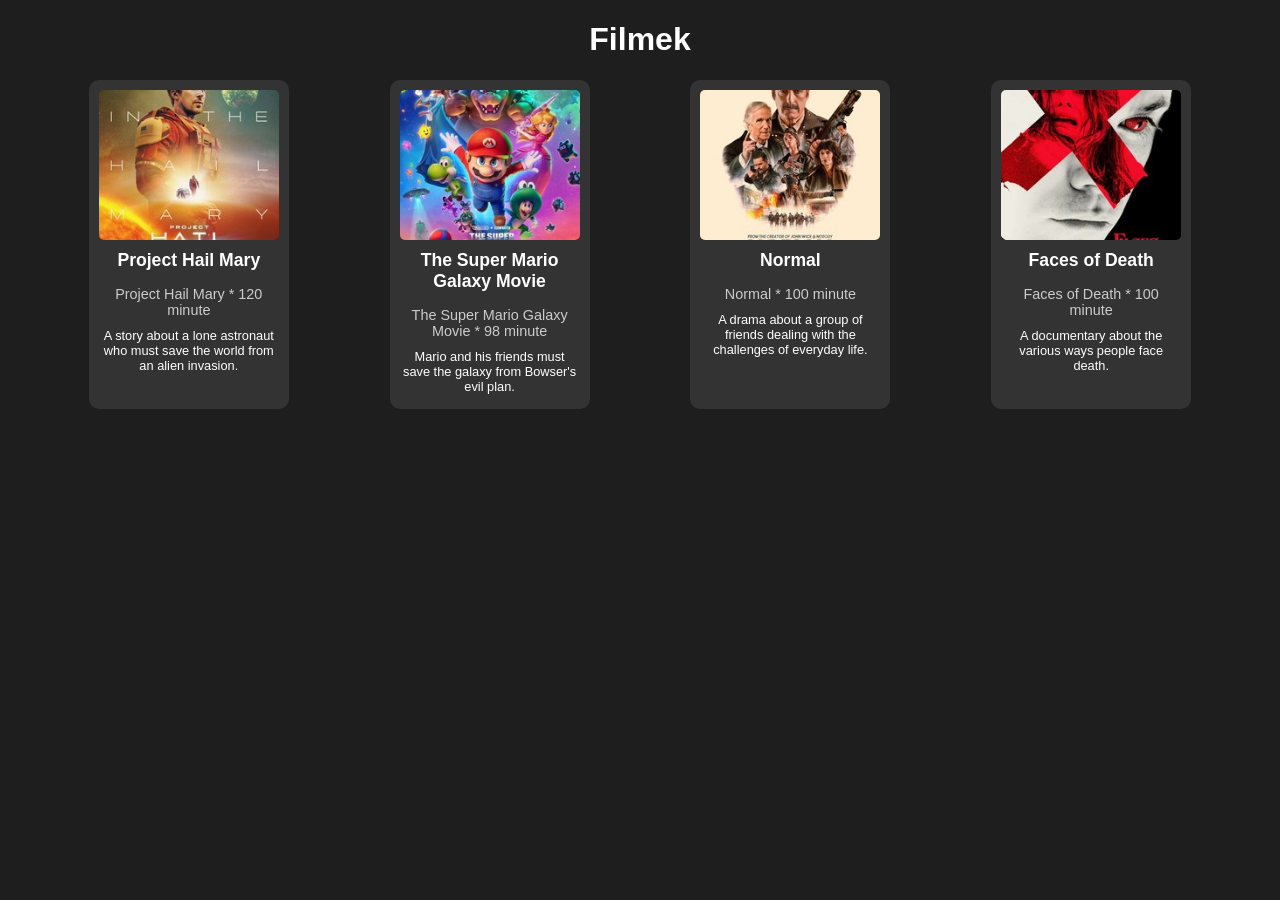
==== index.html @ ed873ff2 "jaa minden" ====
<!DOCTYPE html>
<html lang="en">
<head>
    <meta charset="UTF-8">
    <meta name="viewport" content="width=device-width, initial-scale=1.0">
    <title>Document</title>
    <link rel="stylesheet" href="style.css">
    <script src="script.js"></script>
</head>
<body>
    <h1>Filmek</h1>
    <div id="lista">
        <div class="movie">
            <img src="/kep/hailmary.png" alt="">
            <h3>Project Hail Mary</h3>
            <p class="title-time">Project Hail Mary * 120 minute</p>
            <p>A story about a lone astronaut who must save the world from an alien invasion.</p>
        </div>

        <div class="movie">
            <img src="/kep/mario.png" alt="">
            <h3>The Super Mario Galaxy Movie</h3>
            <p class="title-time">The Super Mario Galaxy Movie * 98 minute</p>
            <p>Mario and his friends must save the galaxy from Bowser's evil plan.</p>
        </div>

        <div class="movie">
            <img src="/kep/normal.png" alt=""> 
            <h3>Normal</h3> 
            <p class="title-time">Normal * 100 minute</p>
            <p>A drama about a group of friends dealing with the challenges of everyday life.</p>
        </div>

        <div class="movie">
            <img src="/kep/facesofdeath.png" alt=""> 
            <h3>Faces of Death</h3> 
            <p class="title-time">Faces of Death * 100 minute</p>
            <p>A documentary about the various ways people face death.</p>
        </div>
    </div>
</body>
</html>
---- style.css ----
body{
    text-align: center;
    background-color: #1e1e1e;
    color: white;
    font-family: Arial, Helvetica, sans-serif;
}

#lista{
    display: flex;
    flex-wrap: wrap;
    gap: 20px;
        justify-content: space-evenly;
}

.movie{
    width: 200px;
    min-height: 300px;
    background-color: #333;
    display: flex;
    flex-direction: column;
    align-items: center;
    justify-content: flex-start;
    border-radius: 10px;
    padding: 10px;
    box-sizing: border-box;
}

.movie img {
    width: 100%;
    height: auto;
    max-height: 150px;
    object-fit: cover;
    border-radius: 5px;
}

.movie h3 {
    font-size: 1.1em;
    margin: 10px 0;
    text-align: center;
}

.movie .title-time {
    font-size: 0.9em;
    color: #ccc;
    margin: 5px 0;
    text-align: center;
}

.movie p {
    font-size: 0.8em;
    margin: 5px 0;
    text-align: center;
}
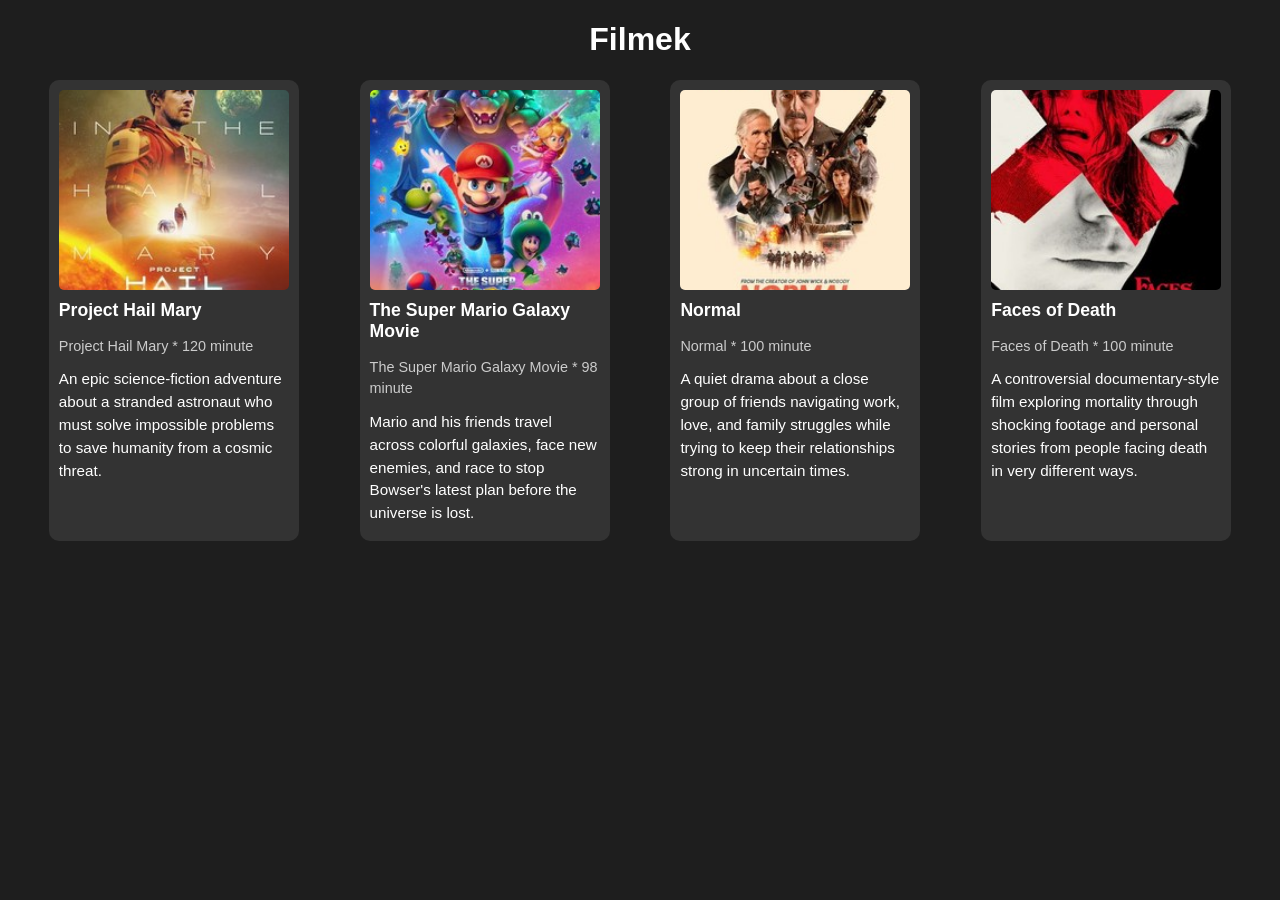
==== commit 06ceca17: "yesnt" ====
--- a/index.html
+++ b/index.html
@@ -14,28 +14,48 @@
             <img src="/kep/hailmary.png" alt="">
             <h3>Project Hail Mary</h3>
             <p class="title-time">Project Hail Mary * 120 minute</p>
-            <p>A story about a lone astronaut who must save the world from an alien invasion.</p>
+            <p>An epic science-fiction adventure about a stranded astronaut who must solve impossible problems to save humanity from a cosmic threat.</p>
+            <div class="details">
+                <p><strong>Korhatár:</strong> 12+</p>
+                <p><strong>Rendező:</strong> Christopher McKay</p>
+                <p><strong>Stúdió:</strong> Columbia Pictures</p>
+            </div>
         </div>
 
         <div class="movie">
             <img src="/kep/mario.png" alt="">
             <h3>The Super Mario Galaxy Movie</h3>
             <p class="title-time">The Super Mario Galaxy Movie * 98 minute</p>
-            <p>Mario and his friends must save the galaxy from Bowser's evil plan.</p>
+            <p>Mario and his friends travel across colorful galaxies, face new enemies, and race to stop Bowser's latest plan before the universe is lost.</p>
+            <div class="details">
+                <p><strong>Korhatár:</strong> 6+</p>
+                <p><strong>Rendező:</strong> Aaron Horvath</p>
+                <p><strong>Stúdió:</strong> Illumination Entertainment</p>
+            </div>
         </div>
 
         <div class="movie">
             <img src="/kep/normal.png" alt=""> 
             <h3>Normal</h3> 
             <p class="title-time">Normal * 100 minute</p>
-            <p>A drama about a group of friends dealing with the challenges of everyday life.</p>
+            <p>A quiet drama about a close group of friends navigating work, love, and family struggles while trying to keep their relationships strong in uncertain times.</p>
+            <div class="details">
+                <p><strong>Korhatár:</strong> 16+</p>
+                <p><strong>Rendező:</strong> John Doe</p>
+                <p><strong>Stúdió:</strong> Indie Film Studio</p>
+            </div>
         </div>
 
         <div class="movie">
             <img src="/kep/facesofdeath.png" alt=""> 
             <h3>Faces of Death</h3> 
             <p class="title-time">Faces of Death * 100 minute</p>
-            <p>A documentary about the various ways people face death.</p>
+            <p>A controversial documentary-style film exploring mortality through shocking footage and personal stories from people facing death in very different ways.</p>
+            <div class="details">
+                <p><strong>Korhatár:</strong> 18+</p>
+                <p><strong>Rendező:</strong> John Alan Schwartz</p>
+                <p><strong>Stúdió:</strong> Crane Productions</p>
+            </div>
         </div>
     </div>
 </body>
--- a/style.css
+++ b/style.css
@@ -13,22 +13,57 @@
 }
 
 .movie{
-    width: 200px;
-    min-height: 300px;
+    width: 250px;
+    min-height: 400px;
     background-color: #333;
     display: flex;
     flex-direction: column;
-    align-items: center;
+    align-items: flex-start;
     justify-content: flex-start;
     border-radius: 10px;
     padding: 10px;
     box-sizing: border-box;
+    cursor: pointer;
+    transition: transform 0.2s ease, box-shadow 0.2s ease, background-color 0.2s ease;
+}
+
+.movie:hover{
+    transform: scale(1.04);
+    box-shadow: 0 16px 30px rgba(0, 0, 0, 0.35);
+    background-color: #3a3a3a;
+}
+
+.movie:active{
+    transform: scale(1.02);
+}
+
+.movie.expanded{
+    transform: scale(1.08);
+    box-shadow: 0 18px 35px rgba(0, 0, 0, 0.45);
+    background-color: #444;
+}
+
+.movie .details {
+    display: none;
+    margin-top: 10px;
+    padding-top: 10px;
+    border-top: 1px solid #555;
+}
+
+.movie.expanded .details {
+    display: block;
+}
+
+.movie .details p {
+    margin: 4px 0;
+    font-size: 0.88em;
+    color: #ddd;
 }
 
 .movie img {
     width: 100%;
     height: auto;
-    max-height: 150px;
+    max-height: 200px;
     object-fit: cover;
     border-radius: 5px;
 }
@@ -36,18 +71,19 @@
 .movie h3 {
     font-size: 1.1em;
     margin: 10px 0;
-    text-align: center;
+    text-align: left;
 }
 
 .movie .title-time {
     font-size: 0.9em;
     color: #ccc;
     margin: 5px 0;
-    text-align: center;
+    text-align: left;
 }
 
 .movie p {
-    font-size: 0.8em;
-    margin: 5px 0;
-    text-align: center;
+    font-size: 0.95em;
+    margin: 6px 0;
+    text-align: left;
+    line-height: 1.5;
 }
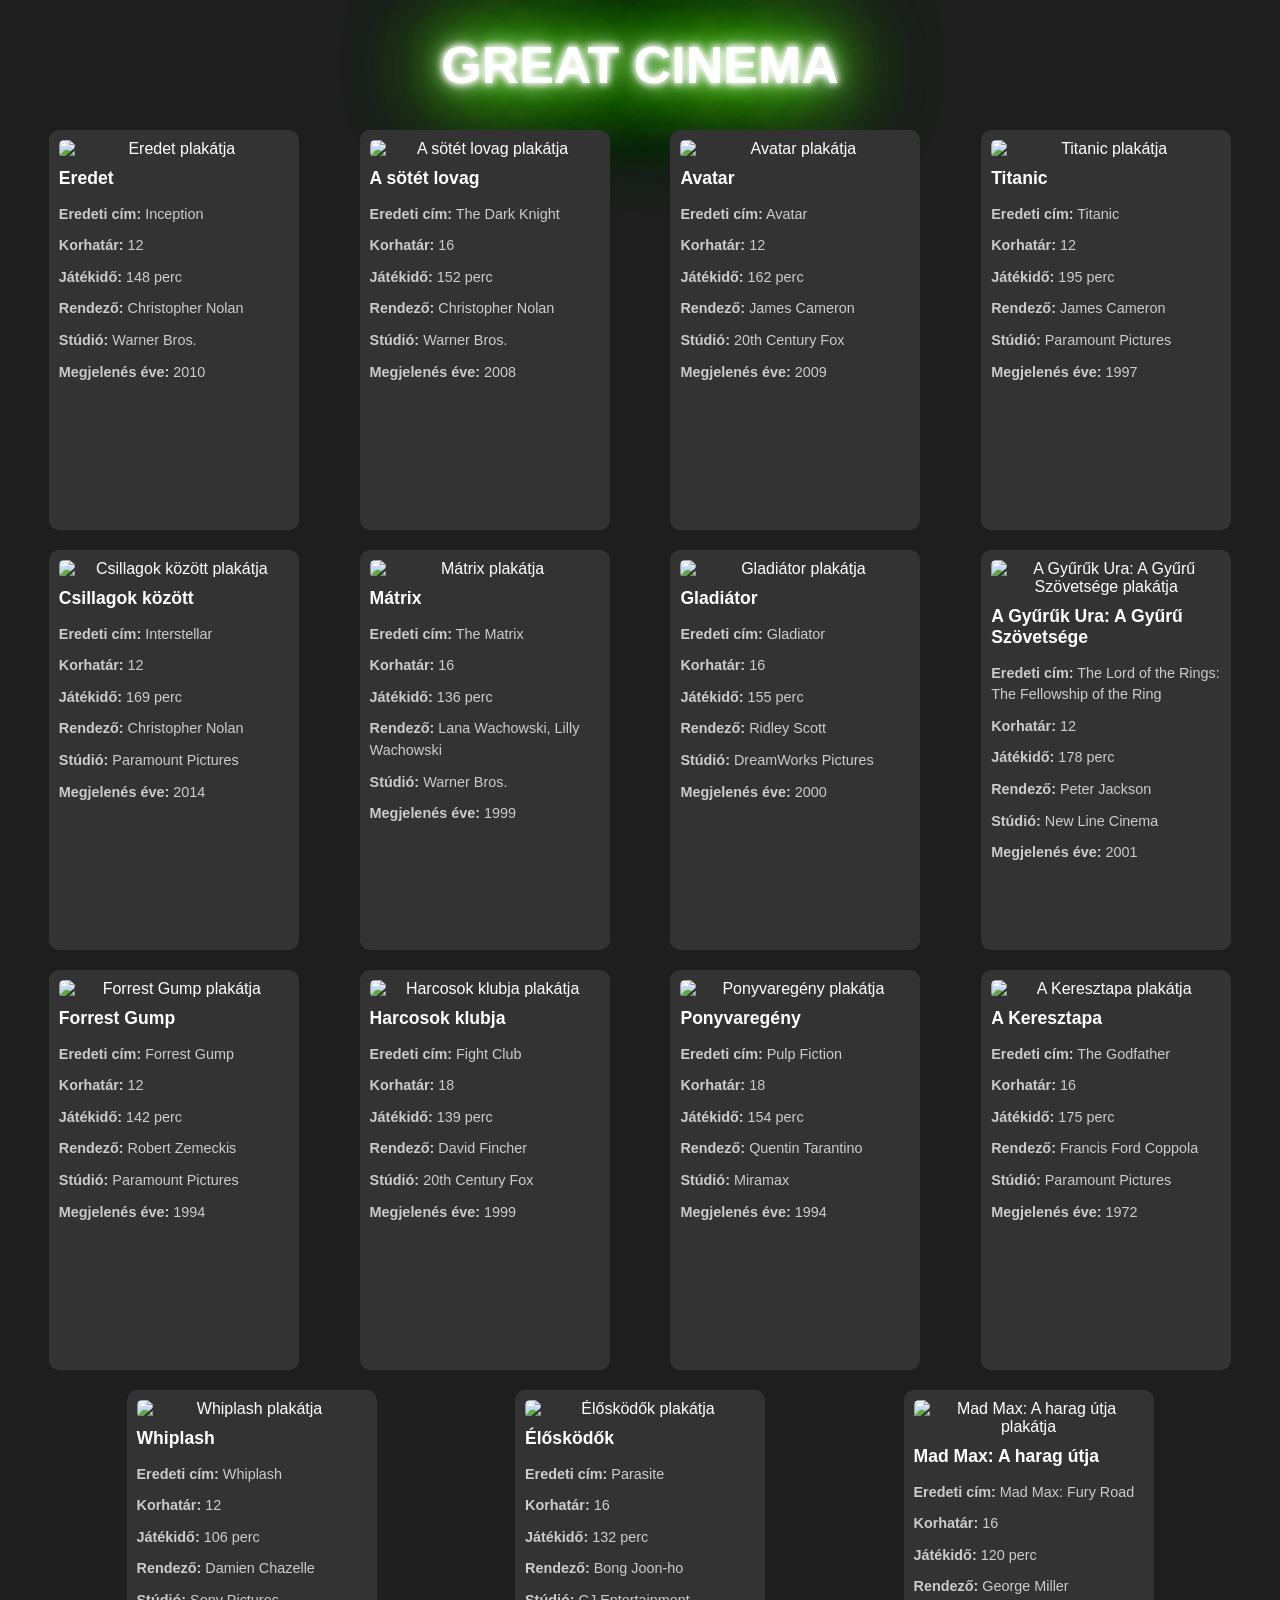
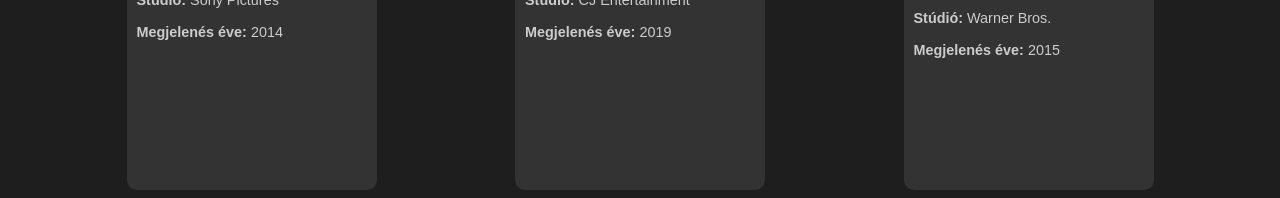
==== commit 2e29441b: "Done" ====
--- a/index.html
+++ b/index.html
@@ -5,58 +5,11 @@
     <meta name="viewport" content="width=device-width, initial-scale=1.0">
     <title>Document</title>
     <link rel="stylesheet" href="style.css">
-    <script src="script.js"></script>
+    <script src="script.js" defer></script>
 </head>
 <body>
-    <h1>Filmek</h1>
+    <h1>GREAT CINEMA</h1>
     <div id="lista">
-        <div class="movie">
-            <img src="/kep/hailmary.png" alt="">
-            <h3>Project Hail Mary</h3>
-            <p class="title-time">Project Hail Mary * 120 minute</p>
-            <p>An epic science-fiction adventure about a stranded astronaut who must solve impossible problems to save humanity from a cosmic threat.</p>
-            <div class="details">
-                <p><strong>Korhatár:</strong> 12+</p>
-                <p><strong>Rendező:</strong> Christopher McKay</p>
-                <p><strong>Stúdió:</strong> Columbia Pictures</p>
-            </div>
-        </div>
-
-        <div class="movie">
-            <img src="/kep/mario.png" alt="">
-            <h3>The Super Mario Galaxy Movie</h3>
-            <p class="title-time">The Super Mario Galaxy Movie * 98 minute</p>
-            <p>Mario and his friends travel across colorful galaxies, face new enemies, and race to stop Bowser's latest plan before the universe is lost.</p>
-            <div class="details">
-                <p><strong>Korhatár:</strong> 6+</p>
-                <p><strong>Rendező:</strong> Aaron Horvath</p>
-                <p><strong>Stúdió:</strong> Illumination Entertainment</p>
-            </div>
-        </div>
-
-        <div class="movie">
-            <img src="/kep/normal.png" alt=""> 
-            <h3>Normal</h3> 
-            <p class="title-time">Normal * 100 minute</p>
-            <p>A quiet drama about a close group of friends navigating work, love, and family struggles while trying to keep their relationships strong in uncertain times.</p>
-            <div class="details">
-                <p><strong>Korhatár:</strong> 16+</p>
-                <p><strong>Rendező:</strong> John Doe</p>
-                <p><strong>Stúdió:</strong> Indie Film Studio</p>
-            </div>
-        </div>
-
-        <div class="movie">
-            <img src="/kep/facesofdeath.png" alt=""> 
-            <h3>Faces of Death</h3> 
-            <p class="title-time">Faces of Death * 100 minute</p>
-            <p>A controversial documentary-style film exploring mortality through shocking footage and personal stories from people facing death in very different ways.</p>
-            <div class="details">
-                <p><strong>Korhatár:</strong> 18+</p>
-                <p><strong>Rendező:</strong> John Alan Schwartz</p>
-                <p><strong>Stúdió:</strong> Crane Productions</p>
-            </div>
-        </div>
     </div>
 </body>
 </html>
--- a/style.css
+++ b/style.css
@@ -3,6 +3,19 @@
     background-color: #1e1e1e;
     color: white;
     font-family: Arial, Helvetica, sans-serif;
+}
+h1{
+    color: #fff;
+    text-shadow:
+      0 0 7px #fff,
+      0 0 10px #fff,
+      0 0 21px #fff,
+      0 0 42px #51ff00,
+      0 0 82px #51ff00,
+      0 0 92px #51ff00,
+      0 0 102px #51ff00,
+      0 0 151px #51ff00;
+    font-size: 52px;
 }
 
 #lista{
@@ -63,7 +76,7 @@
 .movie img {
     width: 100%;
     height: auto;
-    max-height: 200px;
+    max-height: 100%;
     object-fit: cover;
     border-radius: 5px;
 }
